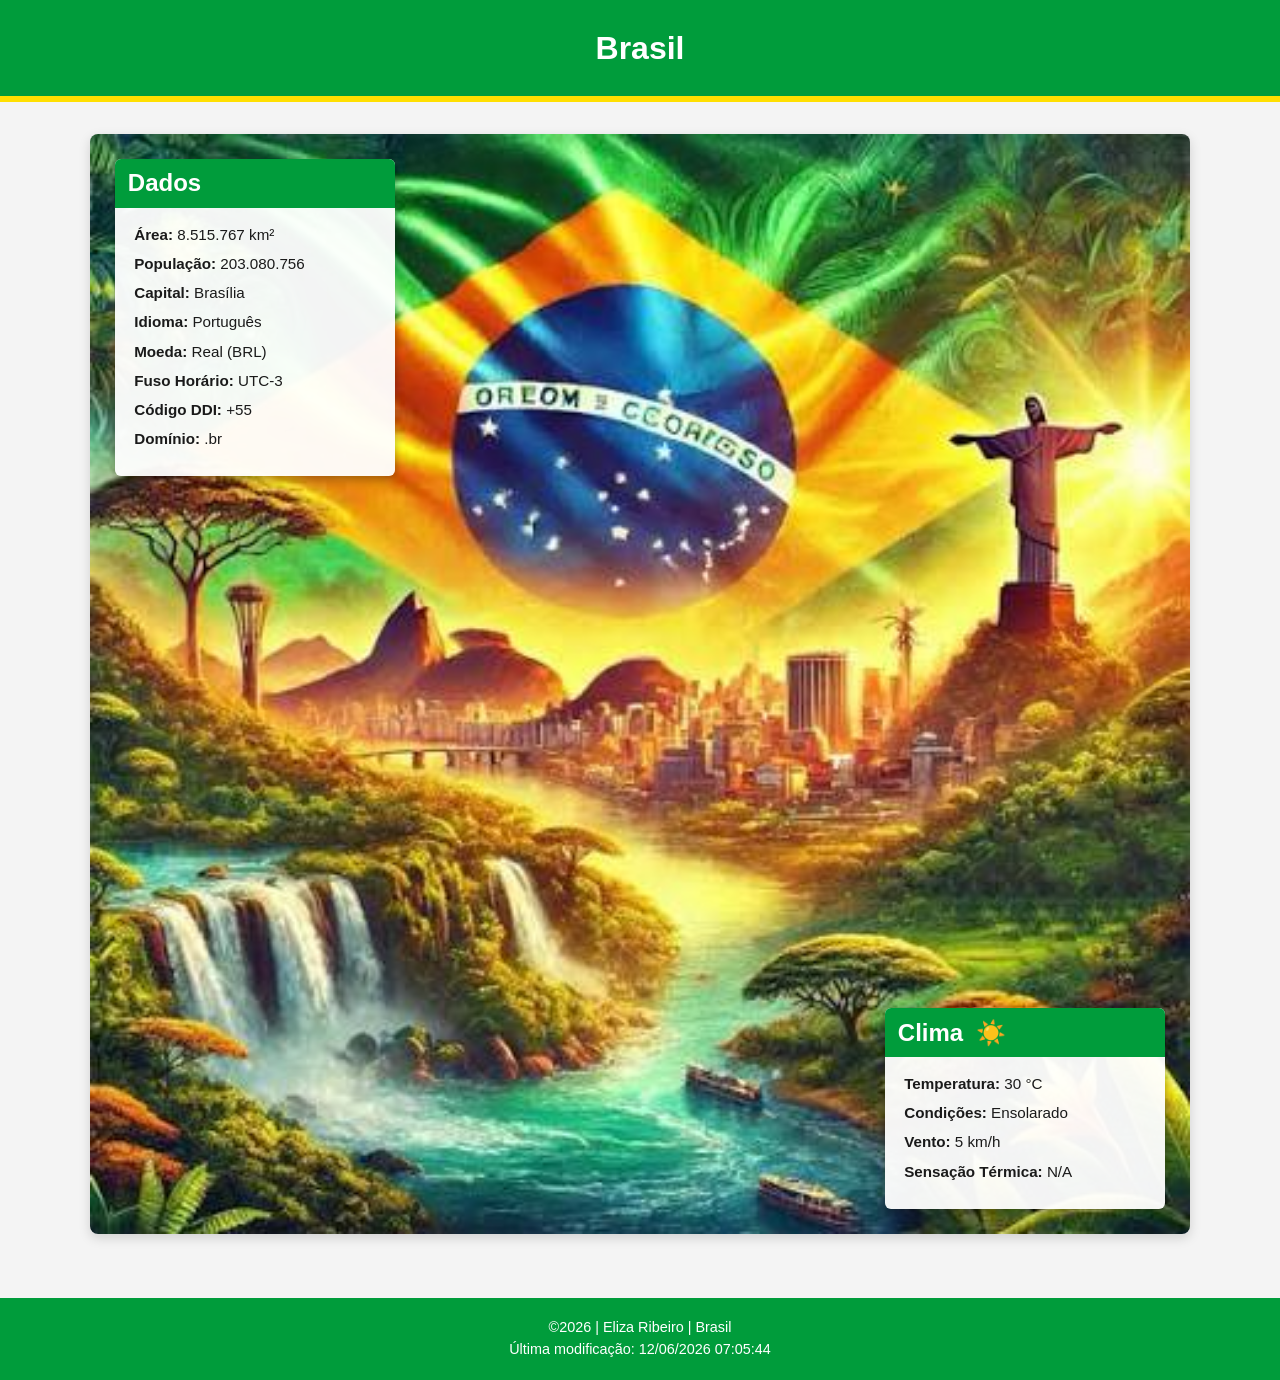
==== local.html @ b357e6c1 "país" ====
<!DOCTYPE html>
<html lang="pt-BR">
<head>
    <meta charset="UTF-8">
    <meta name="viewport" content="width=device-width, initial-scale=1.0">
    <title>Brasil - Informações e Clima</title>
    <meta name="description" content="Página informativa sobre o Brasil com dados gerais e previsão do tempo.">
    <meta name="author" content="Eliza Ribeiro">
    
    <link rel="stylesheet" href="estilos/local.css">
    <script src="scripts/local.js" defer></script>
</head>
<body>
    <header>
        <h1>Brasil</h1>
    </header>

    <main>
        <div class="destaque">
            <picture>
                <source srcset="imagens/brasil.jpeg" media="(min-width: 768px)">
                <img src="imagens/brasil.jpeg" alt="Paisagem do Brasil" width="500" height="750">
            </picture>

            <!-- Cartão de Dados -->
            <section class="cartao dados">
                <h2>Dados</h2>
                <ul>
                    <li><strong>Área:</strong> 8.515.767 km²</li>
                    <li><strong>População:</strong> 203.080.756</li>
                    <li><strong>Capital:</strong> Brasília</li>
                    <li><strong>Idioma:</strong> Português</li>
                    <li><strong>Moeda:</strong> Real (BRL)</li>
                    <li><strong>Fuso Horário:</strong> UTC-3</li>
                    <li><strong>Código DDI:</strong> +55</li>
                    <li><strong>Domínio:</strong> .br</li>
                </ul>
            </section>

            <!-- Cartão de Clima -->
            <section class="cartao clima">
                <h2>Clima</h2>
                <!-- Ícone SVG para celular -->
                <img src="imagens/clima.svg" alt="Ícone de sol" class="icone-clima-movel">
                <ul>
                    <li><strong>Temperatura:</strong> <span id="temperatura">30</span> °C</li>
                    <li><strong>Condições:</strong> Ensolarado</li>
                    <li><strong>Vento:</strong> <span id="vento">5</span> km/h</li>
                    <li><strong>Sensação Térmica:</strong> <span id="sensacao-termica"></span></li>
                </ul>
            </section>
        </div>
    </main>

    <footer>
        <p>&copy;<span id="ano-atual"></span> | Eliza Ribeiro | Brasil</p>
        <p id="ultima-modificacao"></p>
    </footer>
</body>
</html>
---- estilos/local.css ----
:root {
    --cor-primaria: #009c3b;   /* Verde Brasil */
    --cor-secundaria: #ffdf00; /* Amarelo Brasil */
    --cor-destaque: #002776;   /* Azul Brasil */
    --fundo-cartao: rgba(255, 255, 255, 0.95);
    --texto-escuro: #1a1a1a;
    --texto-claro: #ffffff;
}

* {
    box-sizing: border-box;
    margin: 0;
    padding: 0;
}

body {
    font-family: 'Segoe UI', Tahoma, Geneva, Verdana, sans-serif;
    color: var(--texto-escuro);
    background-color: #f4f4f4;
    line-height: 1.5;
}

header {
    background-color: var(--cor-primaria);
    color: var(--texto-claro);
    text-align: center;
    padding: 1.5rem;
    border-bottom: 6px solid var(--cor-secundaria);
}

main {
    padding: 1rem;
}

.destaque {
    position: relative;
    max-width: 900px;
    margin: 0 auto;
    border-radius: 8px;
    overflow: hidden;
    box-shadow: 0 4px 12px rgba(0, 0, 0, 0.15);
}

/* Aplica 100% APENAS na foto de paisagem dentro de <picture> */
.destaque picture img {
    width: 100%;
    height: auto;
    display: block;
}

.cartao {
    background-color: var(--fundo-cartao);
    padding: 1.2rem;
    margin-bottom: 1rem;
    border-radius: 6px;
}

.cartao h2 {
    margin-bottom: 0.8rem;
    color: var(--cor-destaque);
}

.cartao ul {
    list-style: none;
}

.cartao li {
    margin: 0.4rem 0;
    font-size: 0.95rem;
}

/* Tamanho pequeno fixo para o ícone SVG no celular */
.icone-clima-movel {
    width: 40px;
    height: 40px;
    display: block;
    margin: 0 auto 0.8rem auto;
}

footer {
    background-color: var(--cor-primaria);
    color: var(--texto-claro);
    text-align: center;
    padding: 1.2rem;
    font-size: 0.9rem;
    margin-top: 2rem;
}

/* --- VISUALIZAÇÃO AMPLA (COMPUTADOR) --- */
@media (min-width: 768px) {
    main {
        padding: 2rem;
    }

    .destaque {
        max-width: 1100px;
    }

    .cartao {
        position: absolute;
        width: 280px;
        margin-bottom: 0;
        box-shadow: 0 4px 10px rgba(0, 0, 0, 0.3);
    }

    .cartao h2 {
        background-color: var(--cor-primaria);
        color: var(--texto-claro);
        padding: 0.4rem 0.8rem;
        margin-left: -1.2rem;
        margin-right: -1.2rem;
        margin-top: -1.2rem;
        margin-bottom: 1rem;
        border-top-left-radius: 6px;
        border-top-right-radius: 6px;
    }

    .dados {
        top: 25px;
        left: 25px;
    }

    .clima {
        bottom: 25px;
        right: 25px;
    }

    /* Esconde totalmente o SVG na tela grande */
    .icone-clima-movel {
        display: none !important;
    }

    /* Mantém apenas o emoticon de sol ao lado do título na tela grande */
    .clima h2::after {
        content: " ☀️";
        margin-left: 0.4rem;
    }
}
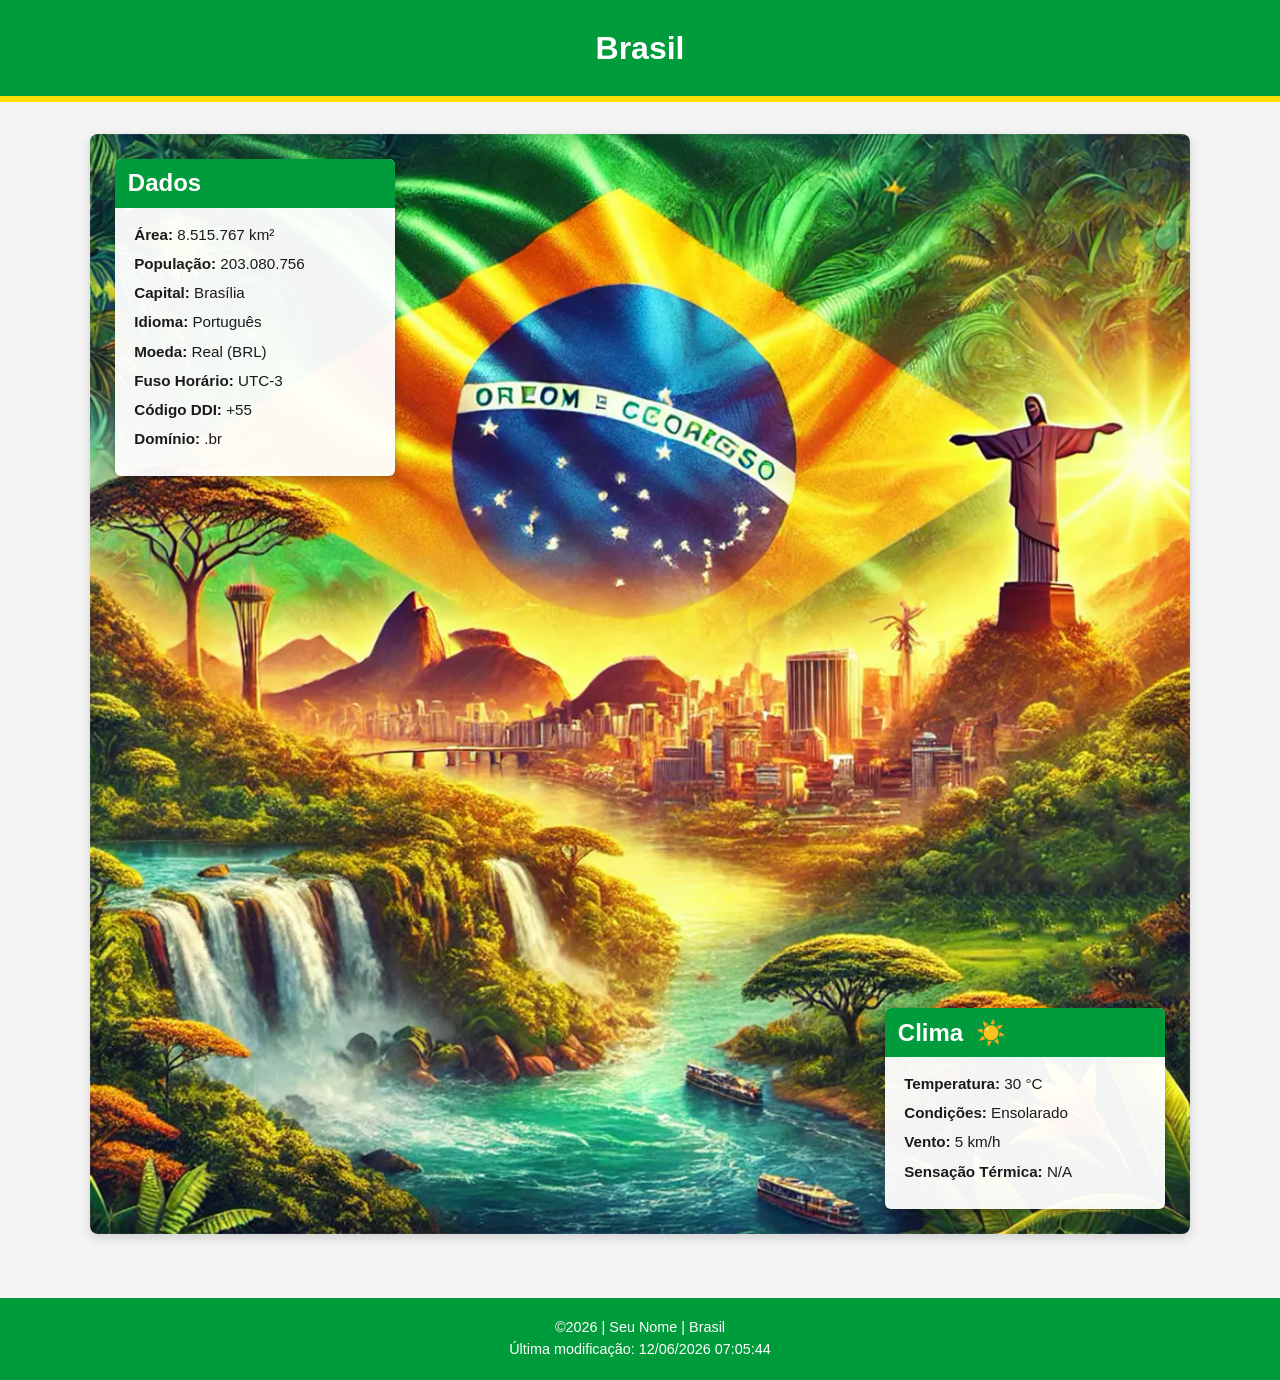
==== commit 2846f97e: "pagina país correção" ====
--- a/local.html
+++ b/local.html
@@ -5,7 +5,7 @@
     <meta name="viewport" content="width=device-width, initial-scale=1.0">
     <title>Brasil - Informações e Clima</title>
     <meta name="description" content="Página informativa sobre o Brasil com dados gerais e previsão do tempo.">
-    <meta name="author" content="Eliza Ribeiro">
+    <meta name="author" content="Seu Nome">
     
     <link rel="stylesheet" href="estilos/local.css">
     <script src="scripts/local.js" defer></script>
@@ -18,8 +18,9 @@
     <main>
         <div class="destaque">
             <picture>
-                <source srcset="imagens/brasil.jpeg" media="(min-width: 768px)">
-                <img src="imagens/brasil.jpeg" alt="Paisagem do Brasil" width="500" height="750">
+                <!-- Alterado de .jpeg para .webp conforme exigência da auditoria -->
+                <source srcset="imagens/brasil.webp" media="(min-width: 768px)">
+                <img src="imagens/brasil.webp" alt="Paisagem do Brasil" width="500" height="750">
             </picture>
 
             <!-- Cartão de Dados -->
@@ -53,7 +54,7 @@
     </main>
 
     <footer>
-        <p>&copy;<span id="ano-atual"></span> | Eliza Ribeiro | Brasil</p>
+        <p>&copy;<span id="ano-atual"></span> | Seu Nome | Brasil</p>
         <p id="ultima-modificacao"></p>
     </footer>
 </body>
--- a/estilos/local.css
+++ b/estilos/local.css
@@ -41,7 +41,7 @@
     box-shadow: 0 4px 12px rgba(0, 0, 0, 0.15);
 }
 
-/* Aplica 100% APENAS na foto de paisagem dentro de <picture> */
+/* Aplica width 100% estritamente na imagem principal dentro do picture */
 .destaque picture img {
     width: 100%;
     height: auto;
@@ -69,7 +69,7 @@
     font-size: 0.95rem;
 }
 
-/* Tamanho pequeno fixo para o ícone SVG no celular */
+/* Tamanho fixo do ícone SVG no celular */
 .icone-clima-movel {
     width: 40px;
     height: 40px;
@@ -125,12 +125,12 @@
         right: 25px;
     }
 
-    /* Esconde totalmente o SVG na tela grande */
-    .icone-clima-movel {
-        display: none !important;
+    /* Oculta o SVG no desktop usando especificidade limpa (sem !important) */
+    .cartao.clima .icone-clima-movel {
+        display: none;
     }
 
-    /* Mantém apenas o emoticon de sol ao lado do título na tela grande */
+    /* Adiciona o emoticon de sol via pseudoelemento na tela grande */
     .clima h2::after {
         content: " ☀️";
         margin-left: 0.4rem;
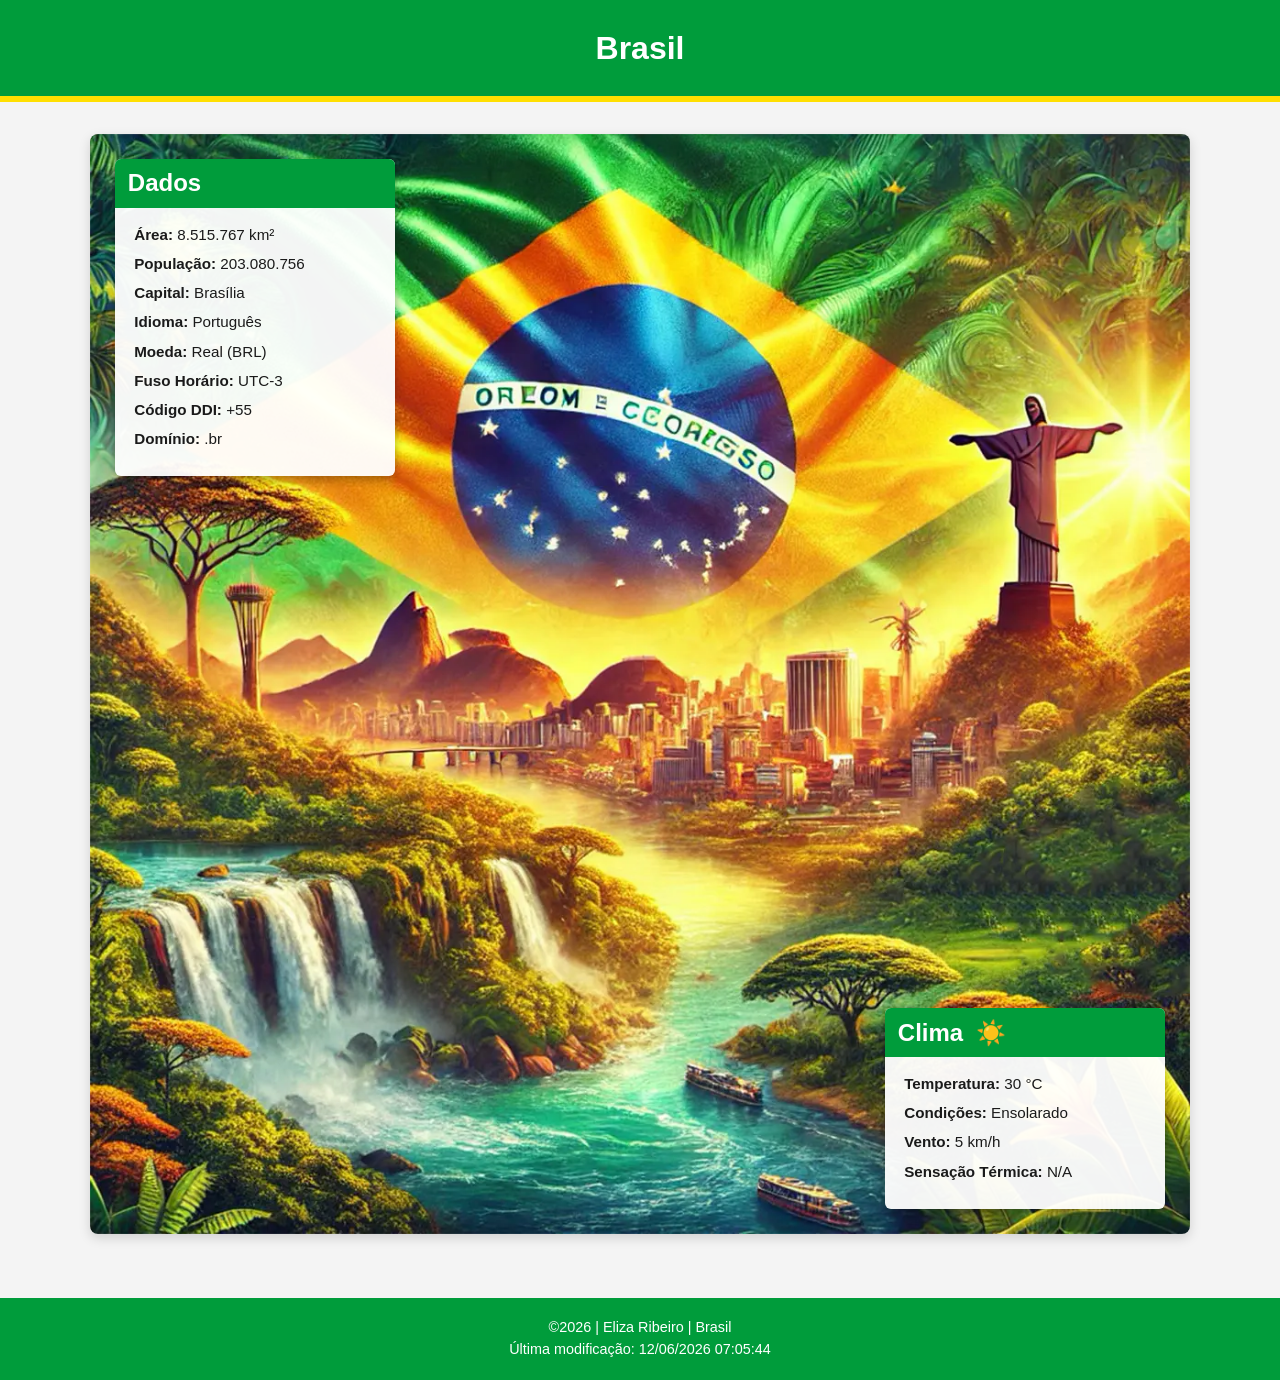
==== commit 2397b1e0: "país corrigi meu nome" ====
--- a/local.html
+++ b/local.html
@@ -5,7 +5,7 @@
     <meta name="viewport" content="width=device-width, initial-scale=1.0">
     <title>Brasil - Informações e Clima</title>
     <meta name="description" content="Página informativa sobre o Brasil com dados gerais e previsão do tempo.">
-    <meta name="author" content="Seu Nome">
+    <meta name="author" content="Eliza Ribeiro">
     
     <link rel="stylesheet" href="estilos/local.css">
     <script src="scripts/local.js" defer></script>
@@ -54,7 +54,7 @@
     </main>
 
     <footer>
-        <p>&copy;<span id="ano-atual"></span> | Seu Nome | Brasil</p>
+        <p>&copy;<span id="ano-atual"></span> | Eliza Ribeiro | Brasil</p>
         <p id="ultima-modificacao"></p>
     </footer>
 </body>
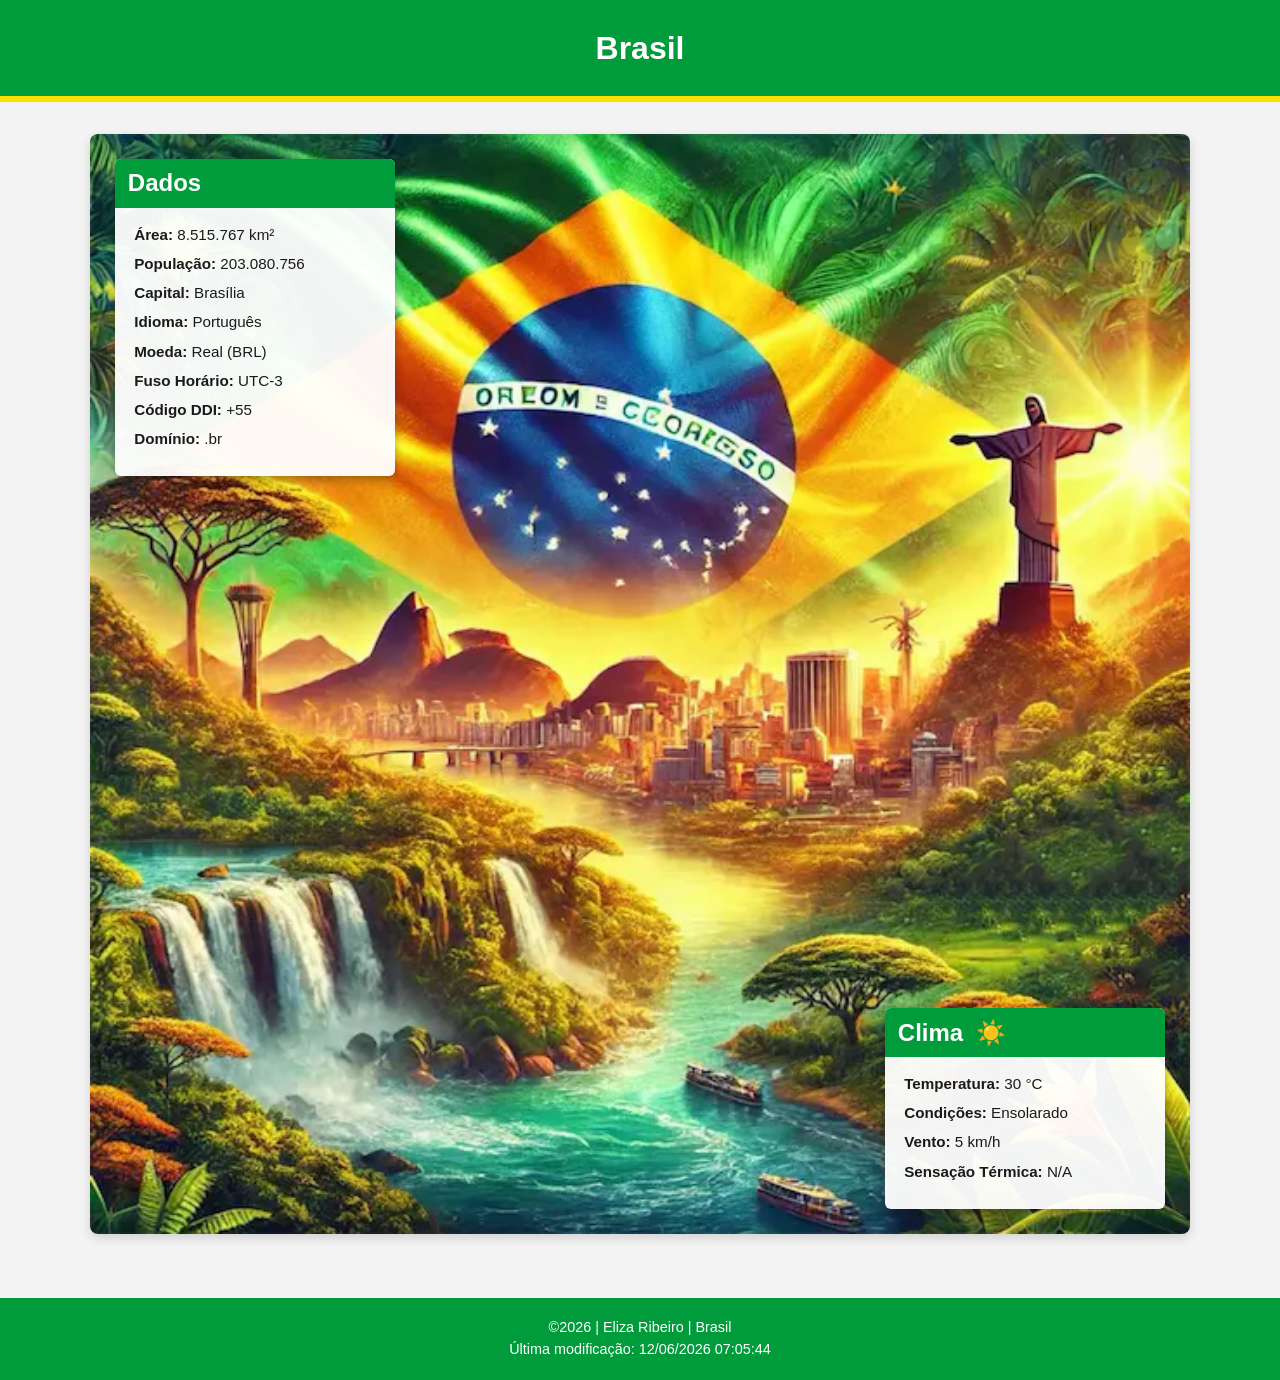
==== commit 2b10b68e: "correção" ====
--- a/local.html
+++ b/local.html
@@ -1,15 +1,21 @@
 <!DOCTYPE html>
 <html lang="pt-BR">
+
 <head>
     <meta charset="UTF-8">
     <meta name="viewport" content="width=device-width, initial-scale=1.0">
     <title>Brasil - Informações e Clima</title>
     <meta name="description" content="Página informativa sobre o Brasil com dados gerais e previsão do tempo.">
-    <meta name="author" content="Eliza Ribeiro">
-    
+    <meta name="author" content="Elizangela Arcanjo Ribeiro">
+
+    <link rel="preconnect" href="https://fonts.googleapis.com">
+    <link rel="preconnect" href="https://fonts.gstatic.com" crossorigin>
+    <link href="https://fonts.googleapis.com/css2?family=Roboto:wght@400;700&display=swap" rel="stylesheet">
+
     <link rel="stylesheet" href="estilos/local.css">
     <script src="scripts/local.js" defer></script>
 </head>
+
 <body>
     <header>
         <h1>Brasil</h1>
@@ -18,7 +24,6 @@
     <main>
         <div class="destaque">
             <picture>
-                <!-- Alterado de .jpeg para .webp conforme exigência da auditoria -->
                 <source srcset="imagens/brasil.webp" media="(min-width: 768px)">
                 <img src="imagens/brasil.webp" alt="Paisagem do Brasil" width="500" height="750">
             </picture>
@@ -41,8 +46,7 @@
             <!-- Cartão de Clima -->
             <section class="cartao clima">
                 <h2>Clima</h2>
-                <!-- Ícone SVG para celular -->
-                <img src="imagens/clima.svg" alt="Ícone de sol" class="icone-clima-movel">
+                <img src="imagens/clima.svg" alt="Ícone de sol" class="icone-clima-movel" width="64" height="64">
                 <ul>
                     <li><strong>Temperatura:</strong> <span id="temperatura">30</span> °C</li>
                     <li><strong>Condições:</strong> Ensolarado</li>
@@ -58,4 +62,5 @@
         <p id="ultima-modificacao"></p>
     </footer>
 </body>
+
 </html>
